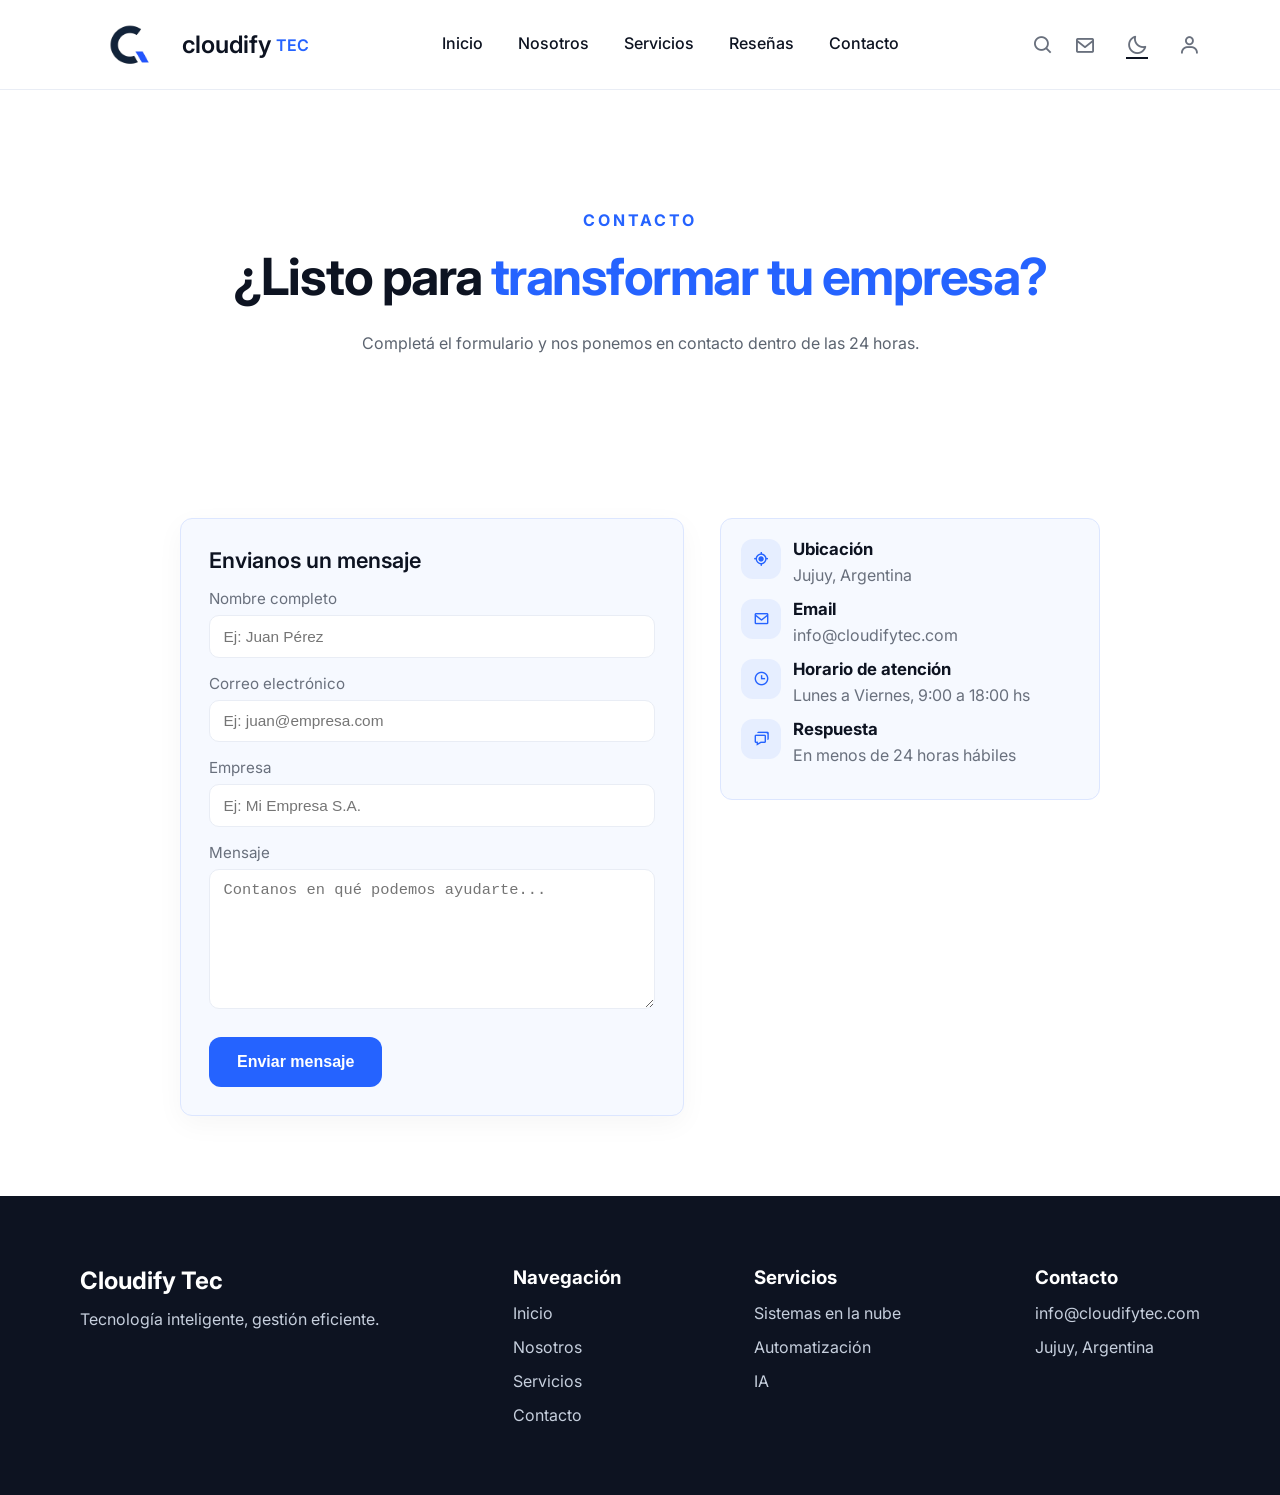
==== Pages/contacto.html @ a518037c "Version beta 1" ====
<!DOCTYPE html>
<html lang="es">
<head>
    <meta charset="UTF-8">
    <meta name="viewport" content="width=device-width, initial-scale=1.0">
    <meta name="description" content="Contactá a Cloudify Tec y comenzá tu transformación digital hoy mismo.">
    <title>Contacto | Cloudify Tec</title>

    <link rel="stylesheet" href="../css/main.css">
    <link href="https://unpkg.com/boxicons@2.1.4/css/boxicons.min.css" rel="stylesheet">
    <link href="https://fonts.googleapis.com/css2?family=Inter:wght@300;400;500;600;700&display=swap" rel="stylesheet">
</head>
<body>
    <div id="dark-mode" class="dark-mode-anchor" aria-hidden="true"></div>

    <!-- NAVBAR -->
    <header class="navbar">
        <a href="../index.html" class="logo">
            <div class="logo-icon">
                <img src="../assets/logo-oficial.png" alt="Cloudify Tec logo" class="logo-img light-logo" />
                <img src="../assets/logo%20modo%20oscuro.png" alt="Cloudify Tec dark logo" class="logo-img dark-logo" />
            </div>
            <div class="logo-text">
                cloudify <span>TEC</span>
            </div>
        </a>

        <nav class="nav-links light">
            <a href="../index.html">Inicio</a>
            <a href="nosotros.html">Nosotros</a>
            <a href="servicios.html">Servicios</a>
            <a href="reseñas.html">Reseñas</a>
            <a href="contacto.html">Contacto</a>
        </nav>
        <nav class="nav-links dark">
            <a href="../index.html#dark-mode">Inicio</a>
            <a href="nosotros.html#dark-mode">Nosotros</a>
            <a href="servicios.html#dark-mode">Servicios</a>
            <a href="reseñas.html#dark-mode">Reseñas</a>
            <a href="contacto.html#dark-mode">Contacto</a>
        </nav>

        <button class="nav-toggle" aria-label="Abrir menú"><i class="bx bx-menu"></i></button>

        <div class="nav-icons">
            <i class="bx bx-search"></i>
            <i class="bx bx-envelope"></i>
            <a href="#dark-mode" class="dark-mode-switch dark-on" aria-label="Activar modo oscuro"><i class="bx bx-moon"></i></a>
            <a href="#" class="dark-mode-switch dark-off" aria-label="Desactivar modo oscuro"><i class="bx bx-sun"></i></a>
            <i class="bx bx-user"></i>
        </div>
    </header>

    <!-- HERO CONTACTO -->
    <section class="page-hero">
        <p class="mini-title">CONTACTO</p>
        <h1>¿Listo para <span>transformar tu empresa?</span></h1>
        <p class="description">
            Completá el formulario y nos ponemos en contacto dentro de las 24 horas.
        </p>
    </section>

    <!-- SECCIÓN CONTACTO -->
    <section class="contacto-grid">

        <!-- FORMULARIO -->
        <div class="contacto-form">
            <h2 class="contacto-form__titulo">Envianos un mensaje</h2>

            <div class="form-grupo">
                <label class="form-grupo__label" for="nombre">Nombre completo</label>
                <input class="form-grupo__input" type="text" id="nombre" placeholder="Ej: Juan Pérez">
            </div>

            <div class="form-grupo">
                <label class="form-grupo__label" for="email">Correo electrónico</label>
                <input class="form-grupo__input" type="email" id="email" placeholder="Ej: juan@empresa.com">
            </div>

            <div class="form-grupo">
                <label class="form-grupo__label" for="empresa">Empresa</label>
                <input class="form-grupo__input" type="text" id="empresa" placeholder="Ej: Mi Empresa S.A.">
            </div>

            <div class="form-grupo">
                <label class="form-grupo__label" for="mensaje">Mensaje</label>
                <textarea class="form-grupo__textarea" id="mensaje" rows="5" placeholder="Contanos en qué podemos ayudarte..."></textarea>
            </div>

            <button class="primary-btn">Enviar mensaje</button>
        </div>

        <!-- INFO DE CONTACTO -->
        <div class="contacto-info">

            <div class="contacto-info__item">
                <span class="contacto-info__icono"><i class="bx bx-current-location"></i></span>
                <div>
                    <h3>Ubicación</h3>
                    <p>Jujuy, Argentina</p>
                </div>
            </div>

            <div class="contacto-info__item">
                <span class="contacto-info__icono"><i class="bx bx-envelope"></i></span>
                <div>
                    <h3>Email</h3>
                    <p>info@cloudifytec.com</p>
                </div>
            </div>

            <div class="contacto-info__item">
                <span class="contacto-info__icono"><i class="bx bx-time"></i></span>
                <div>
                    <h3>Horario de atención</h3>
                    <p>Lunes a Viernes, 9:00 a 18:00 hs</p>
                </div>
            </div>

            <div class="contacto-info__item">
                <span class="contacto-info__icono"><i class="bx bx-chat"></i></span>
                <div>
                    <h3>Respuesta</h3>
                    <p>En menos de 24 horas hábiles</p>
                </div>
            </div>

        </div>

    </section>

    <!-- FOOTER -->
    <footer class="footer">
        <div class="footer-column">
            <h2>Cloudify Tec</h2>
            <p>Tecnología inteligente, gestión eficiente.</p>
        </div>

        <div class="footer-column">
            <h3>Navegación</h3>
            <a href="../index.html">Inicio</a>
            <a href="nosotros.html">Nosotros</a>
            <a href="servicios.html">Servicios</a>
            <a href="contacto.html">Contacto</a>
        </div>

        <div class="footer-column">
            <h3>Servicios</h3>
            <a href="#">Sistemas en la nube</a>
            <a href="#">Automatización</a>
            <a href="#">IA</a>
        </div>

        <div class="footer-column">
            <h3>Contacto</h3>
            <p>info@cloudifytec.com</p>
            <p>Jujuy, Argentina</p>
        </div>
    </footer>

        <script>
            document.addEventListener('DOMContentLoaded', function(){
                var navbar = document.querySelector('.navbar');
                var toggle = document.querySelectorAll('.nav-toggle');
                toggle.forEach(function(btn){ btn.addEventListener('click', function(){ navbar.classList.toggle('nav-open'); }); });
            });
        </script>

</body>
</html>
---- css/main.css ----
@keyframes fadeUp {
  from {
    opacity: 0;
    transform: translateY(28px);
  }
  to {
    opacity: 1;
    transform: translateY(0);
  }
}
@keyframes fadeInLeft {
  from {
    opacity: 0;
    transform: translateX(-30px);
  }
  to {
    opacity: 1;
    transform: translateX(0);
  }
}
@keyframes fadeInRight {
  from {
    opacity: 0;
    transform: translateX(30px);
  }
  to {
    opacity: 1;
    transform: translateX(0);
  }
}
@keyframes fadeInDown {
  from {
    opacity: 0;
    transform: translateY(-20px);
  }
  to {
    opacity: 1;
    transform: translateY(0);
  }
}
@keyframes growBar1 {
  from {
    height: 0;
  }
  to {
    height: 140px;
  }
}
@keyframes growBar2 {
  from {
    height: 0;
  }
  to {
    height: 190px;
  }
}
@keyframes growBar3 {
  from {
    height: 0;
  }
  to {
    height: 100px;
  }
}
@keyframes floatCard {
  0%, 100% {
    transform: translateY(0px);
  }
  50% {
    transform: translateY(-12px);
  }
}
@keyframes pulse {
  0%, 100% {
    box-shadow: 0 0 0 0 rgba(37, 99, 255, 0.4);
  }
  50% {
    box-shadow: 0 0 0 10px rgba(37, 99, 255, 0);
  }
}
@keyframes blink {
  0%, 100% {
    opacity: 1;
  }
  50% {
    opacity: 0.25;
  }
}
.navbar {
  width: 100%;
  height: 90px;
  display: flex;
  align-items: center;
  justify-content: space-between;
  padding: 0 80px;
  border-bottom: 1px solid #e9edf5;
  position: sticky;
  top: 0;
  z-index: 100;
  background: rgba(255, 255, 255, 0.88);
  backdrop-filter: blur(14px);
  -webkit-backdrop-filter: blur(14px);
}

.logo {
  display: flex;
  align-items: center;
  gap: 2px;
  animation: fadeInLeft 0.6s cubic-bezier(0.22, 1, 0.36, 1) both;
  text-decoration: none;
  color: inherit;
}

.logo-icon {
  width: 100px;
  height: 100px;
  overflow: hidden;
  display: flex;
  align-items: center;
  justify-content: center;
  transition: transform 0.3s;
}

.logo:hover .logo-icon {
  transform: scale(1.05);
}

.logo-icon img {
  width: 100%;
  height: 100%;
  object-fit: cover;
}

.logo-img {
  width: 100%;
  height: 100%;
  object-fit: cover;
  display: block;
}

.dark-logo {
  display: none;
}

#dark-mode:target ~ header .light-logo {
  display: none;
}

#dark-mode:target ~ header .dark-logo {
  display: block;
}

.logo-text {
  font-size: 24px;
  font-weight: 600;
  display: flex;
  align-items: center;
}

.logo-text span {
  color: #2563ff;
  font-size: 16px;
  margin-left: 5px;
}

.nav-links {
  display: flex;
  gap: 35px;
  animation: fadeInDown 0.6s 0.15s cubic-bezier(0.22, 1, 0.36, 1) both;
}

.nav-links a {
  text-decoration: none;
  color: #0d1321;
  font-weight: 500;
  position: relative;
  padding-bottom: 3px;
  transition: color 0.3s;
}

.nav-links a::after {
  content: "";
  position: absolute;
  bottom: 0;
  left: 0;
  width: 0;
  height: 2px;
  background: #2563ff;
  border-radius: 2px;
  transition: width 0.3s cubic-bezier(0.22, 1, 0.36, 1);
}

.nav-links a:hover {
  color: #2563ff;
}

.nav-links a:hover::after {
  width: 100%;
}

.nav-icons {
  display: flex;
  gap: 20px;
  font-size: 22px;
  cursor: pointer;
  animation: fadeInDown 0.6s 0.25s cubic-bezier(0.22, 1, 0.36, 1) both;
}

.dark-mode-anchor {
  position: absolute;
  left: -9999px;
  top: -9999px;
  width: 0;
  height: 0;
  overflow: hidden;
}

.dark-mode-switch {
  display: inline-flex;
  align-items: center;
  justify-content: center;
  width: 42px;
  height: 42px;
  border-radius: 50%;
  transition: transform 0.25s, color 0.25s, background 0.25s;
  color: #0d1321;
}

.dark-mode-switch:hover {
  transform: scale(1.2);
  color: #2563ff;
  background: rgba(37, 99, 255, 0.1);
}

.dark-mode-switch.dark-off {
  display: none;
}

.nav-links.dark {
  display: none;
}

#dark-mode:target ~ header .dark-mode-switch.dark-on {
  display: none;
}

#dark-mode:target ~ header .dark-mode-switch.dark-off {
  display: inline-flex;
}

#dark-mode:target ~ header .nav-links.light {
  display: none;
}

#dark-mode:target ~ header .nav-links.dark {
  display: flex;
}

#dark-mode:target ~ header {
  background: rgba(15, 23, 42, 0.95);
  border-color: #334155;
}

#dark-mode:target ~ header .nav-links a {
  color: #e2e8f0;
}

#dark-mode:target ~ header .nav-links a:hover {
  color: #60a5fa;
}

#dark-mode:target ~ header .nav-icons i,
#dark-mode:target ~ header .logo-text,
#dark-mode:target ~ header .logo-text span {
  color: #e2e8f0;
}

#dark-mode:target ~ section,
#dark-mode:target ~ .page-hero,
#dark-mode:target ~ .hero,
#dark-mode:target ~ .about-card,
#dark-mode:target ~ .service-card,
#dark-mode:target ~ .review-card,
#dark-mode:target ~ .contacto-form,
#dark-mode:target ~ .contacto-info,
#dark-mode:target ~ .footer {
  background-color: #0f172a;
  color: #e2e8f0;
}

#dark-mode:target ~ .hero-text h1,
#dark-mode:target ~ .hero-text p,
#dark-mode:target ~ .page-hero h1,
#dark-mode:target ~ .page-hero p,
#dark-mode:target ~ .about-card__titulo,
#dark-mode:target ~ .about-card__texto,
#dark-mode:target ~ .service-card h3,
#dark-mode:target ~ .service-card p,
#dark-mode:target ~ .review-card h3,
#dark-mode:target ~ .review-card p,
#dark-mode:target ~ .contacto-form__titulo,
#dark-mode:target ~ .contacto-info h3,
#dark-mode:target ~ .contacto-info p,
#dark-mode:target ~ .footer-column,
#dark-mode:target ~ .footer-column a {
  color: #e2e8f0;
}

#dark-mode:target ~ .contacto-info__item div strong {
  color: #60a5fa;
}

#dark-mode:target ~ .contacto-form,
#dark-mode:target ~ .contacto-info {
  border-color: #475569;
}

#dark-mode:target ~ .service-card,
#dark-mode:target ~ .review-card,
#dark-mode:target ~ .about-card {
  border-color: #334155;
}

#dark-mode:target ~ header .logo-icon {
  background: transparent;
}

#dark-mode:target ~ header .logo-icon img {
  filter: none;
}

.nav-icons span {
  display: inline-block;
  transition: transform 0.25s, color 0.25s;
}

.nav-icons span:hover {
  transform: scale(1.3);
  color: #2563ff;
}

/* Mobile toggle button (hidden on desktop) */
.nav-toggle {
  display: none;
  background: transparent;
  border: none;
  font-size: 26px;
  cursor: pointer;
}

@media (max-width: 760px) {
  .navbar {
    padding: 0 20px;
    height: 72px;
  }
  .nav-toggle {
    display: block;
  }
  .nav-links {
    display: none;
    position: absolute;
    top: 72px;
    left: 0;
    right: 0;
    background: rgba(255, 255, 255, 0.98);
    flex-direction: column;
    gap: 0;
    padding: 12px 18px;
    border-bottom: 1px solid #e9edf5;
  }
  .nav-links a {
    padding: 12px 0;
    border-bottom: 1px solid transparent;
  }
  .nav-icons {
    display: none;
  }
  .navbar.nav-open .nav-links {
    display: flex;
  }
}
.hero {
  width: 100%;
  min-height: 85vh;
  display: flex;
  align-items: center;
  justify-content: space-between;
  padding: 80px;
}

.hero-text {
  width: 50%;
}

.mini-title {
  color: #2563ff;
  font-weight: 700;
  margin-bottom: 20px;
  animation: fadeUp 0.6s 0.2s cubic-bezier(0.22, 1, 0.36, 1) both;
}

.hero-text h1 {
  font-size: 62px;
  line-height: 1.1;
  margin-bottom: 30px;
  animation: fadeUp 0.6s 0.35s cubic-bezier(0.22, 1, 0.36, 1) both;
}

.hero-text h1 span {
  color: #2563ff;
}

.description {
  color: #5c6470;
  font-size: 18px;
  line-height: 1.7;
  margin-bottom: 35px;
  animation: fadeUp 0.6s 0.5s cubic-bezier(0.22, 1, 0.36, 1) both;
}

.hero-buttons {
  display: flex;
  gap: 20px;
  animation: fadeUp 0.6s 0.65s cubic-bezier(0.22, 1, 0.36, 1) both;
}

.primary-btn {
  background: #2563ff;
  color: white;
  border: none;
  padding: 16px 28px;
  border-radius: 12px;
  font-size: 16px;
  font-weight: 600;
  cursor: pointer;
  transition: transform 0.25s, box-shadow 0.25s;
}

.primary-btn:hover {
  transform: translateY(-4px);
  box-shadow: 0 10px 30px rgba(37, 99, 255, 0.35);
}

.primary-btn:active {
  transform: translateY(-1px);
}

.secondary-btn {
  background: transparent;
  border: 1px solid #d8dce5;
  padding: 16px 28px;
  border-radius: 12px;
  font-size: 16px;
  font-weight: 600;
  cursor: pointer;
  transition: border-color 0.25s, transform 0.25s, background 0.25s, color 0.25s;
}

.secondary-btn:hover {
  border-color: #2563ff;
  color: #2563ff;
  background: #f0f5ff;
  transform: translateY(-4px);
}

.hero-image {
  width: 40%;
  display: flex;
  justify-content: center;
  animation: fadeInRight 0.7s 0.4s cubic-bezier(0.22, 1, 0.36, 1) both;
}

.mockup-card {
  width: 420px;
  height: 320px;
  background: #f6f9ff;
  border: 1px solid #dce6ff;
  border-radius: 28px;
  padding: 25px;
  animation: fadeInRight 0.7s 0.4s cubic-bezier(0.22, 1, 0.36, 1) both, floatCard 4s 1.2s ease-in-out infinite;
}

.mockup-top {
  display: flex;
  gap: 10px;
  margin-bottom: 40px;
}

.mockup-top span {
  width: 12px;
  height: 12px;
  border-radius: 50%;
  background: #2563ff;
}

.mockup-top span:nth-child(1) {
  animation: blink 2s 0s infinite;
}

.mockup-top span:nth-child(2) {
  animation: blink 2s 0.4s infinite;
}

.mockup-top span:nth-child(3) {
  animation: blink 2s 0.8s infinite;
}

.bars {
  width: 100%;
  height: 200px;
  display: flex;
  align-items: flex-end;
  gap: 20px;
}

.bar {
  width: 70px;
  border-radius: 16px;
  background: #2563ff;
  transition: filter 0.25s;
}

.bar:hover {
  filter: brightness(1.2);
  cursor: pointer;
}

.bar:nth-child(1) {
  height: 140px;
  animation: growBar1 0.9s 0.8s cubic-bezier(0.22, 1, 0.36, 1) both;
}

.bar:nth-child(2) {
  height: 190px;
  animation: growBar2 0.9s 1s cubic-bezier(0.22, 1, 0.36, 1) both;
}

.bar:nth-child(3) {
  height: 100px;
  animation: growBar3 0.9s 1.2s cubic-bezier(0.22, 1, 0.36, 1) both;
}

.features {
  width: 100%;
  display: flex;
  justify-content: center;
  gap: 30px;
  padding: 60px 80px;
  background: #f8fbff;
}

.feature {
  width: 260px;
  background: white;
  padding: 30px;
  border-radius: 20px;
  border: 1px solid #edf1f7;
  transition: transform 0.3s cubic-bezier(0.22, 1, 0.36, 1), box-shadow 0.3s, border-color 0.3s;
}

.feature:nth-child(1) {
  animation: fadeUp 0.6s 0.1s cubic-bezier(0.22, 1, 0.36, 1) both;
}

.feature:nth-child(2) {
  animation: fadeUp 0.6s 0.25s cubic-bezier(0.22, 1, 0.36, 1) both;
}

.feature:nth-child(3) {
  animation: fadeUp 0.6s 0.4s cubic-bezier(0.22, 1, 0.36, 1) both;
}

.feature:nth-child(4) {
  animation: fadeUp 0.6s 0.55s cubic-bezier(0.22, 1, 0.36, 1) both;
}

.feature:hover {
  transform: translateY(-8px);
  box-shadow: 0 16px 40px rgba(37, 99, 255, 0.12);
  border-color: #c0d3ff;
}

.feature h3 {
  margin-bottom: 15px;
}

.feature p {
  color: #69707d;
  line-height: 1.6;
}

@media (max-width: 1100px) {
  .hero {
    flex-direction: column;
    gap: 60px;
  }
  .hero-text {
    width: 100%;
  }
  .hero-image {
    width: 100%;
  }
  .features {
    flex-wrap: wrap;
  }
  .footer {
    flex-wrap: wrap;
    gap: 40px;
  }
}
@media (max-width: 768px) {
  .navbar {
    padding: 20px;
  }
  .nav-links {
    display: none;
  }
  .hero {
    padding: 40px 20px;
  }
  .hero-text h1 {
    font-size: 42px;
  }
  .mockup-card {
    width: 100%;
  }
  .features {
    padding: 40px 20px;
  }
  .footer {
    padding: 50px 20px;
  }
}
.footer {
  width: 100%;
  background: #0d1321;
  color: white;
  display: flex;
  justify-content: space-between;
  padding: 70px 80px;
}

.footer-column {
  display: flex;
  flex-direction: column;
  gap: 14px;
}

.footer-column a {
  text-decoration: none;
  color: #c6cfdd;
  transition: color 0.25s, transform 0.25s;
  display: inline-block;
  transform: translateX(0);
}

.footer-column a:hover {
  color: #ffffff;
  transform: translateX(6px);
}

.footer-column p {
  color: #c6cfdd;
}

.page-hero {
  width: min(1080px, 100%);
  margin: 0 auto;
  padding: 120px 80px 80px;
  text-align: center;
}

.page-hero .mini-title {
  color: #2563ff;
  font-weight: 700;
  letter-spacing: 0.18em;
  text-transform: uppercase;
  margin-bottom: 20px;
  animation: fadeUp 0.6s cubic-bezier(0.22, 1, 0.36, 1) both;
}

.page-hero h1 {
  font-size: clamp(2.8rem, 4vw, 4.6rem);
  line-height: 1.05;
  margin-bottom: 24px;
  letter-spacing: -0.03em;
  animation: fadeUp 0.6s 0.15s cubic-bezier(0.22, 1, 0.36, 1) both;
}

.page-hero h1 span {
  color: #2563ff;
}

.page-hero .description {
  max-width: 720px;
  margin: 0 auto;
  color: #5c6470;
  font-size: 1rem;
  line-height: 1.9;
  animation: fadeUp 0.6s 0.3s cubic-bezier(0.22, 1, 0.36, 1) both;
}

.about-grid {
  width: min(1200px, 100%);
  margin: 0 auto;
  display: grid;
  grid-template-columns: repeat(3, minmax(0, 1fr));
  gap: 30px;
  padding: 80px 80px 50px;
}

.about-card {
  background: #f6f9ff;
  border: 1px solid #dce6ff;
  border-radius: 28px;
  padding: 36px 30px;
  box-shadow: 0 18px 50px rgba(15, 23, 42, 0.06);
  transition: transform 0.3s ease, box-shadow 0.3s ease;
}

.about-card:hover {
  transform: translateY(-6px);
  box-shadow: 0 24px 60px rgba(15, 23, 42, 0.12);
}

.about-card__icono {
  width: 62px;
  height: 62px;
  border-radius: 16px;
  background: rgba(37, 99, 255, 0.12);
  color: #2563ff;
  display: grid;
  place-items: center;
  font-size: 1.7rem;
  margin-bottom: 24px;
}

.about-card__titulo {
  font-size: 1.5rem;
  margin-bottom: 18px;
  line-height: 1.2;
}

.about-card__texto {
  color: #69707d;
  line-height: 1.8;
  font-size: 0.98rem;
}

.objetivos {
  width: min(1080px, 100%);
  margin: 0 auto;
  padding: 50px 80px 120px;
}

.objetivos .mini-title {
  color: #2563ff;
  font-weight: 700;
  letter-spacing: 0.18em;
  text-transform: uppercase;
  margin-bottom: 18px;
}

.objetivos h2 {
  font-size: 2.4rem;
  margin-bottom: 36px;
  line-height: 1.1;
}

.objetivos__lista {
  display: grid;
  gap: 22px;
}

.objetivo-item {
  display: flex;
  align-items: flex-start;
  gap: 24px;
  padding: 28px 30px;
  border-radius: 24px;
  background: rgba(37, 99, 255, 0.05);
  border: 1px solid rgba(37, 99, 255, 0.15);
}

.objetivo-item__numero {
  font-size: 1.5rem;
  font-weight: 700;
  color: #2563ff;
  min-width: 66px;
  display: inline-flex;
  align-items: center;
  justify-content: center;
}

.objetivo-item h3 {
  font-size: 1.1rem;
  margin-bottom: 10px;
}

.objetivo-item p {
  color: #69707d;
  line-height: 1.8;
}

@media (max-width: 1030px) {
  .about-grid {
    grid-template-columns: repeat(2, minmax(0, 1fr));
  }
}
@media (max-width: 760px) {
  .page-hero,
  .about-grid,
  .objetivos {
    padding-left: 24px;
    padding-right: 24px;
  }
  .about-grid {
    grid-template-columns: 1fr;
  }
  .objetivo-item {
    flex-direction: column;
    gap: 18px;
  }
  .objetivo-item__numero {
    min-width: auto;
    width: 100%;
    justify-content: flex-start;
  }
}
* {
  margin: 0;
  padding: 0;
  box-sizing: border-box;
}

body {
  font-family: "Inter", sans-serif;
  background: #ffffff;
  color: #0d1321;
  overflow-x: hidden;
}

/* --- Estilos añadidos: sección Contacto (compilado desde SCSS) --- */
.contacto-grid{width:min(1080px,100%);margin:0 auto;padding:80px 80px;display:grid;grid-template-columns:1fr 380px;gap:36px}
@media(max-width:768px){.contacto-grid{grid-template-columns:1fr;padding:40px 24px}}

.contacto-form{background:#f6f9ff;padding:28px;border:1px solid #dce6ff;border-radius:12px;box-shadow:0 8px 28px rgba(13,19,33,0.04)}
.contacto-form h2,.contacto-form__titulo{margin-bottom:1rem;color:#0d1321;font-size:1.35rem;font-weight:600}
.contacto-form .primary-btn, .contacto-form button{margin-top:8px;display:inline-block}

.form-grupo{margin-bottom:1rem}
.form-grupo__label,label{display:block;margin-bottom:.45rem;color:#69707d;font-size:.95rem}
.form-grupo__input,.form-grupo__textarea,input,textarea{width:100%;padding:.7rem .85rem;border:1px solid #e9edf5;border-radius:10px;background:#fff;color:#0d1321;font-size:.96rem;transition:border-color .2s,box-shadow .2s}
.form-grupo__input:focus,.form-grupo__textarea:focus,input:focus,textarea:focus{outline:none;border-color:#2563ff;box-shadow:0 0 0 6px rgba(37,99,255,0.06)}
.form-grupo__textarea,textarea{min-height:140px;resize:vertical}

.contacto-info{padding:20px;background:#f6f9ff;border:1px solid #dce6ff;border-radius:12px;align-self:start}
.contacto-info h3{font-size:1.05rem;margin-bottom:.25rem;color:#0d1321}
.contacto-info p{color:#5c6470;margin-bottom:.75rem;line-height:1.5}
.contacto-info__item,.info-item{display:flex;gap:12px;align-items:flex-start;margin-bottom:12px}
.contacto-info__icono,.info-item__icono{font-size:1.25rem;display:inline-flex;align-items:center;justify-content:center;width:40px}
.contacto-info__item div strong{color:#2563ff}
.contacto-info__item div p{color:#69707d;margin:0}

@media(max-width:768px){.contacto-info{margin-top:18px}}

.nav-icons span,
.nav-icons i {
  display: inline-flex;
  align-items: center;
  justify-content: center;
  transition: transform 0.25s, color 0.25s;
  color: #69707d;
}

.nav-icons span:hover,
.nav-icons i:hover {
  transform: scale(1.15);
  color: #2563ff;
}

.nav-toggle i {
  display: inline-flex;
  align-items: center;
  justify-content: center;
}

.feature-icon {
  display: inline-flex;
  align-items: center;
  justify-content: center;
  width: 38px;
  height: 38px;
  margin-right: 12px;
  border-radius: 12px;
  background: rgba(37, 99, 255, 0.12);
  color: #2563ff;
  font-size: 1.25rem;
}

.about-card__icono i {
  display: inline-flex;
  align-items: center;
  justify-content: center;
}

.contacto-info__icono,
.review-icon {
  width: 40px;
  height: 40px;
  border-radius: 12px;
  background: rgba(37, 99, 255, 0.08);
  color: #2563ff;
  display: inline-flex;
  align-items: center;
  justify-content: center;
}

.contacto-info__icono i,
.review-icon i {
  font-size: 1.05rem;
}

.servicios-grid,
.reviews-grid {
  width: min(1080px, 100%);
  margin: 0 auto;
  padding: 80px 80px;
  display: grid;
  grid-template-columns: repeat(3, minmax(0, 1fr));
  gap: 30px;
}

.service-card,
.review-card {
  background: #f6f9ff;
  border: 1px solid #dce6ff;
  border-radius: 28px;
  padding: 32px;
  box-shadow: 0 18px 50px rgba(15, 23, 42, 0.06);
  transition: transform 0.3s ease, box-shadow 0.3s ease, border-color 0.3s ease;
}

.service-card:hover,
.review-card:hover {
  transform: translateY(-8px);
  box-shadow: 0 24px 60px rgba(15, 23, 42, 0.12);
}

.service-icon {
  width: 64px;
  height: 64px;
  border-radius: 18px;
  display: grid;
  place-items: center;
  font-size: 1.75rem;
  color: #2563ff;
  background: rgba(37, 99, 255, 0.1);
  margin-bottom: 22px;
}

.review-icon {
  width: 48px;
  height: 48px;
  border-radius: 14px;
  font-size: 1.35rem;
  margin-bottom: 18px;
}

.service-card h3,
.review-card h3 {
  font-size: 1.3rem;
  margin-bottom: 14px;
}

.review-card h3 {
  margin-top: 18px;
  margin-bottom: 6px;
}

.service-card p,
.review-card p {
  color: #69707d;
  line-height: 1.8;
}

.review-card span {
  color: #69707d;
  font-size: 0.95rem;
}

.cta-section,
.reviews-grid {
  width: min(1080px, 100%);
  margin: 0 auto;
  padding: 0 80px 100px;
}

.cta-card {
  background: #2563ff;
  color: white;
  border-radius: 28px;
  padding: 48px 40px;
  display: flex;
  align-items: center;
  justify-content: space-between;
  gap: 24px;
  box-shadow: 0 20px 60px rgba(37, 99, 255, 0.15);
}

@media (max-width: 1030px) {
  .servicios-grid,
  .reviews-grid {
    grid-template-columns: repeat(2, minmax(0, 1fr));
  }
}

@media (max-width: 760px) {
  .servicios-grid,
  .reviews-grid,
  .cta-section {
    padding-left: 24px;
    padding-right: 24px;
  }

  .servicios-grid,
  .reviews-grid {
    grid-template-columns: 1fr;
  }

  .cta-card {
    flex-direction: column;
    text-align: center;
  }

  .cta-card .primary-btn {
    width: 100%;
  }
}
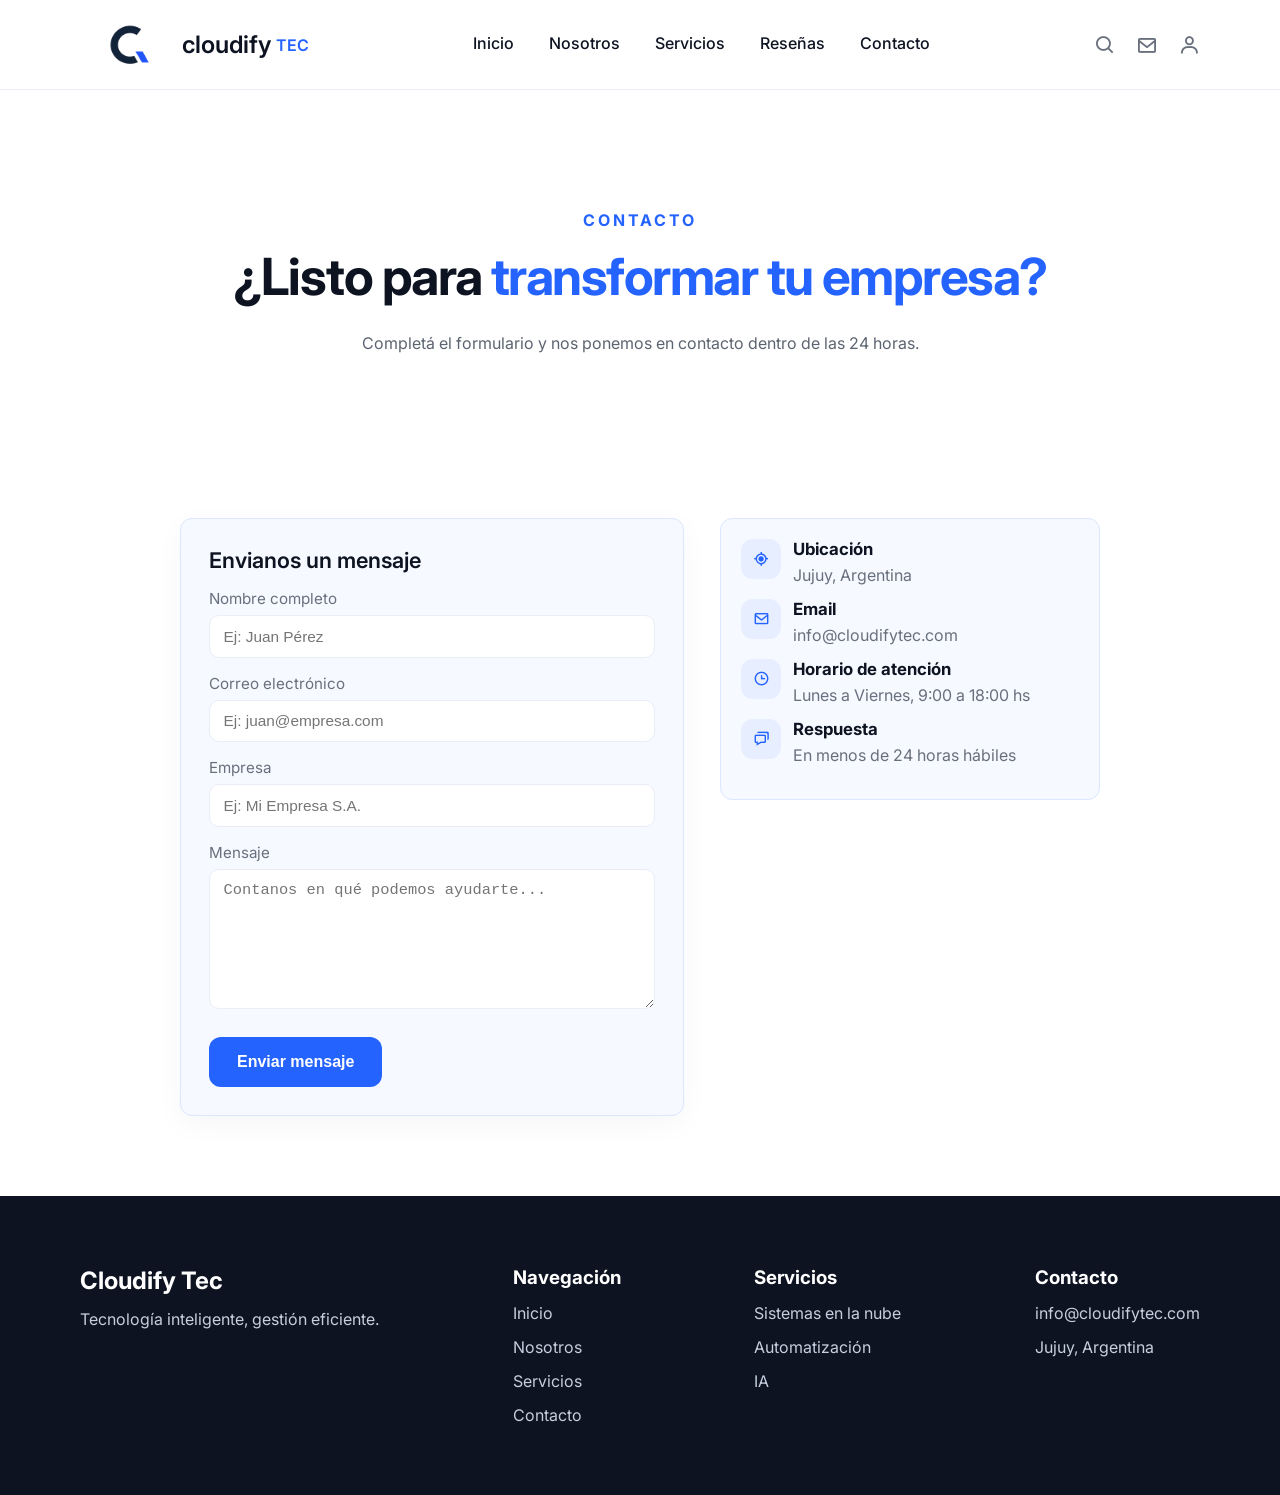
==== commit b337dcee: "Quitamos modo oscuro (no funciona y no se usar js)" ====
--- a/Pages/contacto.html
+++ b/Pages/contacto.html
@@ -11,33 +11,24 @@
     <link href="https://fonts.googleapis.com/css2?family=Inter:wght@300;400;500;600;700&display=swap" rel="stylesheet">
 </head>
 <body>
-    <div id="dark-mode" class="dark-mode-anchor" aria-hidden="true"></div>
 
     <!-- NAVBAR -->
     <header class="navbar">
         <a href="../index.html" class="logo">
             <div class="logo-icon">
-                <img src="../assets/logo-oficial.png" alt="Cloudify Tec logo" class="logo-img light-logo" />
-                <img src="../assets/logo%20modo%20oscuro.png" alt="Cloudify Tec dark logo" class="logo-img dark-logo" />
+                <img src="../assets/logo-oficial.png" alt="Cloudify Tec logo" />
             </div>
             <div class="logo-text">
                 cloudify <span>TEC</span>
             </div>
         </a>
 
-        <nav class="nav-links light">
+        <nav class="nav-links">
             <a href="../index.html">Inicio</a>
             <a href="nosotros.html">Nosotros</a>
             <a href="servicios.html">Servicios</a>
             <a href="reseñas.html">Reseñas</a>
             <a href="contacto.html">Contacto</a>
-        </nav>
-        <nav class="nav-links dark">
-            <a href="../index.html#dark-mode">Inicio</a>
-            <a href="nosotros.html#dark-mode">Nosotros</a>
-            <a href="servicios.html#dark-mode">Servicios</a>
-            <a href="reseñas.html#dark-mode">Reseñas</a>
-            <a href="contacto.html#dark-mode">Contacto</a>
         </nav>
 
         <button class="nav-toggle" aria-label="Abrir menú"><i class="bx bx-menu"></i></button>
@@ -45,8 +36,6 @@
         <div class="nav-icons">
             <i class="bx bx-search"></i>
             <i class="bx bx-envelope"></i>
-            <a href="#dark-mode" class="dark-mode-switch dark-on" aria-label="Activar modo oscuro"><i class="bx bx-moon"></i></a>
-            <a href="#" class="dark-mode-switch dark-off" aria-label="Desactivar modo oscuro"><i class="bx bx-sun"></i></a>
             <i class="bx bx-user"></i>
         </div>
     </header>
--- a/css/main.css
+++ b/css/main.css
@@ -129,25 +129,6 @@
   width: 100%;
   height: 100%;
   object-fit: cover;
-}
-
-.logo-img {
-  width: 100%;
-  height: 100%;
-  object-fit: cover;
-  display: block;
-}
-
-.dark-logo {
-  display: none;
-}
-
-#dark-mode:target ~ header .light-logo {
-  display: none;
-}
-
-#dark-mode:target ~ header .dark-logo {
-  display: block;
 }
 
 .logo-text {
@@ -206,128 +187,6 @@
   animation: fadeInDown 0.6s 0.25s cubic-bezier(0.22, 1, 0.36, 1) both;
 }
 
-.dark-mode-anchor {
-  position: absolute;
-  left: -9999px;
-  top: -9999px;
-  width: 0;
-  height: 0;
-  overflow: hidden;
-}
-
-.dark-mode-switch {
-  display: inline-flex;
-  align-items: center;
-  justify-content: center;
-  width: 42px;
-  height: 42px;
-  border-radius: 50%;
-  transition: transform 0.25s, color 0.25s, background 0.25s;
-  color: #0d1321;
-}
-
-.dark-mode-switch:hover {
-  transform: scale(1.2);
-  color: #2563ff;
-  background: rgba(37, 99, 255, 0.1);
-}
-
-.dark-mode-switch.dark-off {
-  display: none;
-}
-
-.nav-links.dark {
-  display: none;
-}
-
-#dark-mode:target ~ header .dark-mode-switch.dark-on {
-  display: none;
-}
-
-#dark-mode:target ~ header .dark-mode-switch.dark-off {
-  display: inline-flex;
-}
-
-#dark-mode:target ~ header .nav-links.light {
-  display: none;
-}
-
-#dark-mode:target ~ header .nav-links.dark {
-  display: flex;
-}
-
-#dark-mode:target ~ header {
-  background: rgba(15, 23, 42, 0.95);
-  border-color: #334155;
-}
-
-#dark-mode:target ~ header .nav-links a {
-  color: #e2e8f0;
-}
-
-#dark-mode:target ~ header .nav-links a:hover {
-  color: #60a5fa;
-}
-
-#dark-mode:target ~ header .nav-icons i,
-#dark-mode:target ~ header .logo-text,
-#dark-mode:target ~ header .logo-text span {
-  color: #e2e8f0;
-}
-
-#dark-mode:target ~ section,
-#dark-mode:target ~ .page-hero,
-#dark-mode:target ~ .hero,
-#dark-mode:target ~ .about-card,
-#dark-mode:target ~ .service-card,
-#dark-mode:target ~ .review-card,
-#dark-mode:target ~ .contacto-form,
-#dark-mode:target ~ .contacto-info,
-#dark-mode:target ~ .footer {
-  background-color: #0f172a;
-  color: #e2e8f0;
-}
-
-#dark-mode:target ~ .hero-text h1,
-#dark-mode:target ~ .hero-text p,
-#dark-mode:target ~ .page-hero h1,
-#dark-mode:target ~ .page-hero p,
-#dark-mode:target ~ .about-card__titulo,
-#dark-mode:target ~ .about-card__texto,
-#dark-mode:target ~ .service-card h3,
-#dark-mode:target ~ .service-card p,
-#dark-mode:target ~ .review-card h3,
-#dark-mode:target ~ .review-card p,
-#dark-mode:target ~ .contacto-form__titulo,
-#dark-mode:target ~ .contacto-info h3,
-#dark-mode:target ~ .contacto-info p,
-#dark-mode:target ~ .footer-column,
-#dark-mode:target ~ .footer-column a {
-  color: #e2e8f0;
-}
-
-#dark-mode:target ~ .contacto-info__item div strong {
-  color: #60a5fa;
-}
-
-#dark-mode:target ~ .contacto-form,
-#dark-mode:target ~ .contacto-info {
-  border-color: #475569;
-}
-
-#dark-mode:target ~ .service-card,
-#dark-mode:target ~ .review-card,
-#dark-mode:target ~ .about-card {
-  border-color: #334155;
-}
-
-#dark-mode:target ~ header .logo-icon {
-  background: transparent;
-}
-
-#dark-mode:target ~ header .logo-icon img {
-  filter: none;
-}
 
 .nav-icons span {
   display: inline-block;
